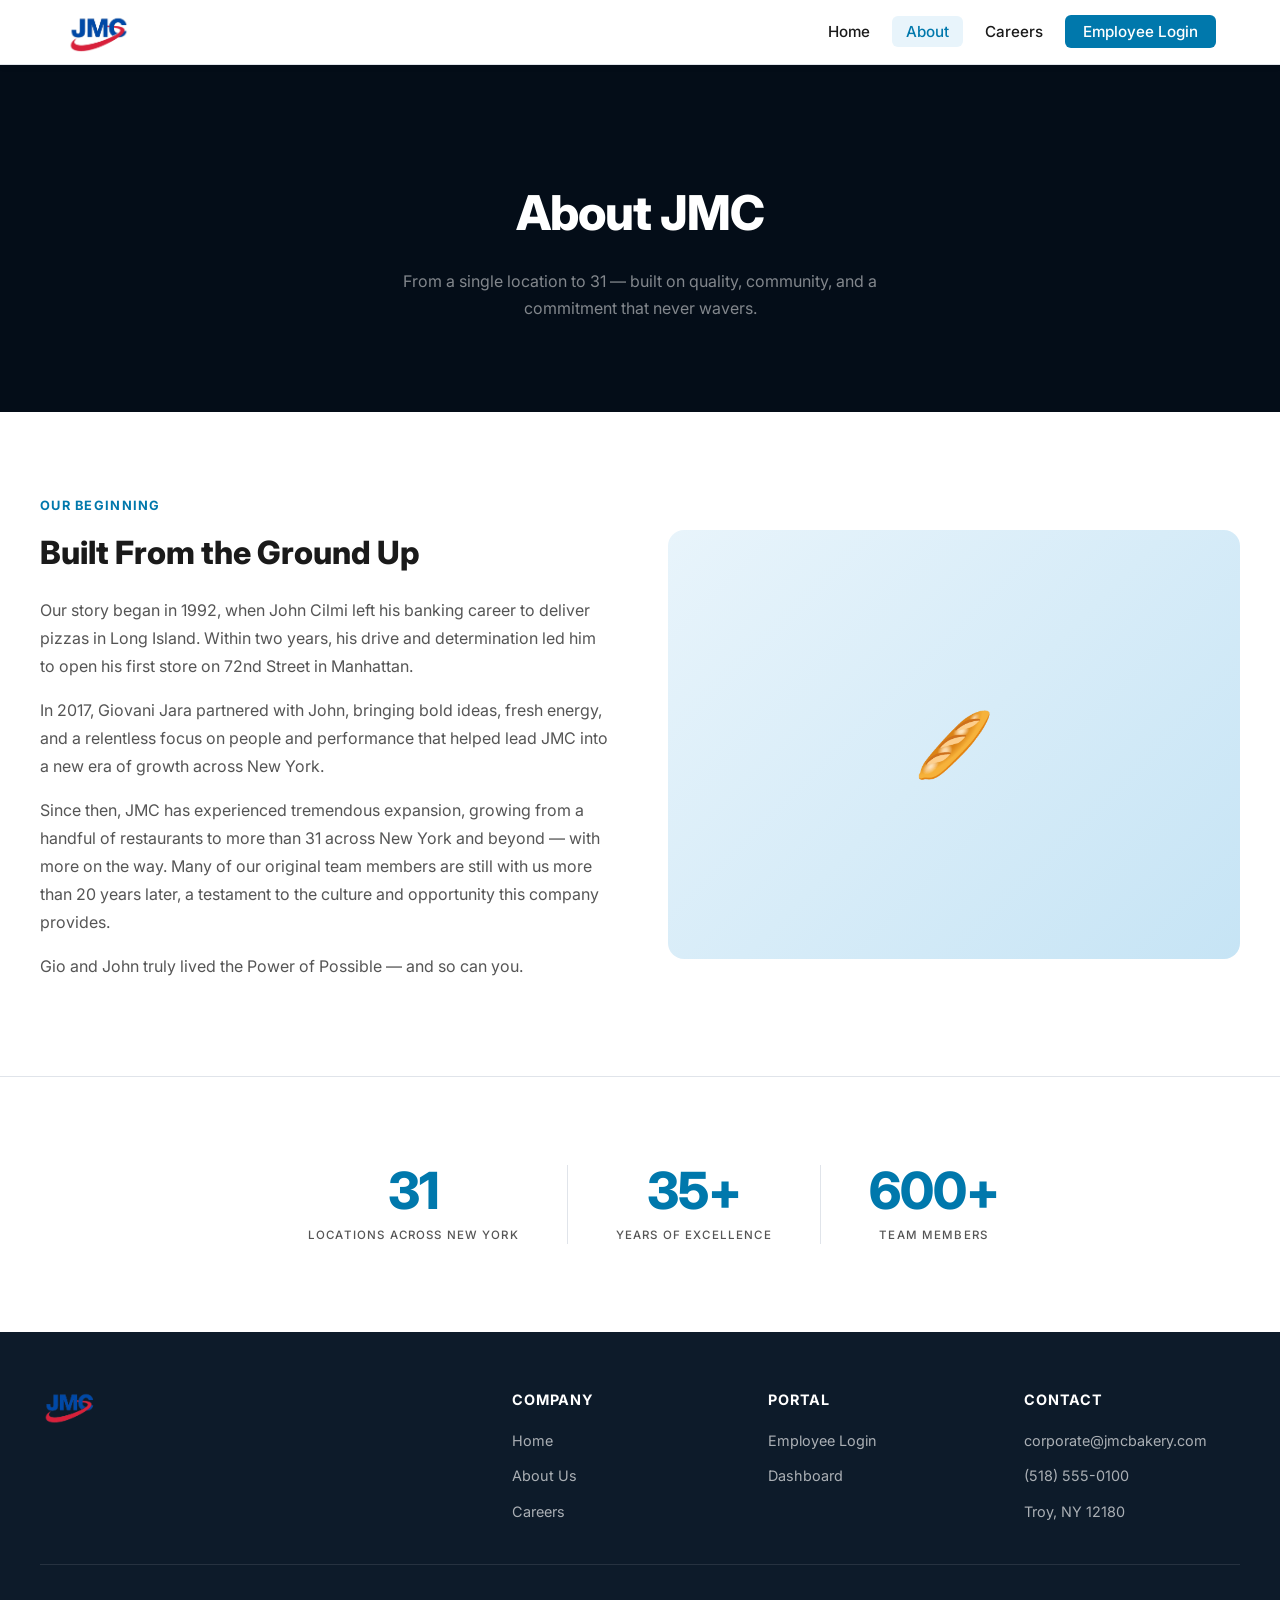
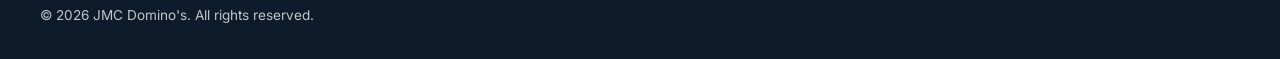
==== about.html @ b063c319 "Initial commit Co-Authored-By: Claude Sonnet 4.6 <noreply@anthropic.com>" ====
<!DOCTYPE html>
<html lang="en">
<head>
  <meta charset="UTF-8">
  <meta name="viewport" content="width=device-width, initial-scale=1.0">
  <title>About — JMC</title>
  <link rel="preconnect" href="https://fonts.googleapis.com">
  <link rel="preconnect" href="https://fonts.gstatic.com" crossorigin>
  <link href="https://fonts.googleapis.com/css2?family=Inter:wght@300;400;500;600;700;800;900&display=swap" rel="stylesheet">
  <link rel="stylesheet" href="styles.css">
</head>
<body>

  <!-- NAV -->
  <nav class="nav">
    <div class="nav-inner">
      <a class="nav-brand" href="index.html">
        <img src="logo.png" alt="JMC" class="nav-logo-img">
      </a>
      <button class="nav-toggle" aria-label="Toggle navigation" aria-expanded="false">
        <span></span><span></span><span></span>
      </button>
      <ul class="nav-links">
        <li><a href="index.html">Home</a></li>
        <li><a href="about.html">About</a></li>
        <li><a href="apply.html">Careers</a></li>
        <li><a href="login.html" class="btn-nav">Employee Login</a></li>
      </ul>
    </div>
  </nav>

  <!-- HERO -->
  <section class="about-hero">
    <div class="container">
      <h1>About JMC</h1>
      <p>From a single location to 31 — built on quality, community, and a commitment that never wavers.</p>
    </div>
  </section>

  <!-- STORY -->
  <section class="section reveal">
    <div class="container">
      <div class="two-col">
        <div class="text-content">
          <span class="section-eyebrow">Our Beginning</span>
          <h2>Built From the Ground Up</h2>
          <p>Our story began in 1992, when John Cilmi left his banking career to deliver pizzas in Long Island. Within two years, his drive and determination led him to open his first store on 72nd Street in Manhattan.</p>
          <p>In 2017, Giovani Jara partnered with John, bringing bold ideas, fresh energy, and a relentless focus on people and performance that helped lead JMC into a new era of growth across New York.</p>
          <p>Since then, JMC has experienced tremendous expansion, growing from a handful of restaurants to more than 31 across New York and beyond — with more on the way. Many of our original team members are still with us more than 20 years later, a testament to the culture and opportunity this company provides.</p>
          <p>Gio and John truly lived the Power of Possible — and so can you.</p>
        </div>
        <div class="image-placeholder">🥖</div>
      </div>
    </div>
  </section>

  <!-- STATS -->
  <section class="stats-section reveal">
    <div class="container">
      <div class="stats-grid">
        <div class="stat-item">
          <h3>31</h3>
          <p>Locations Across New York</p>
        </div>
        <div class="stat-item">
          <h3>35+</h3>
          <p>Years of Excellence</p>
        </div>
        <div class="stat-item">
          <h3>600+</h3>
          <p>Team Members</p>
        </div>
      </div>
    </div>
  </section>

  <!-- FOOTER -->
  <footer class="footer">
    <div class="footer-inner">
      <div class="footer-top">
        <div class="footer-brand">
          <img src="logo.png" alt="JMC" class="footer-logo-img">
        </div>
        <div class="footer-col">
          <h4>Company</h4>
          <ul>
            <li><a href="index.html">Home</a></li>
            <li><a href="about.html">About Us</a></li>
            <li><a href="apply.html">Careers</a></li>
          </ul>
        </div>
        <div class="footer-col">
          <h4>Portal</h4>
          <ul>
            <li><a href="login.html">Employee Login</a></li>
            <li><a href="dashboard.html">Dashboard</a></li>
          </ul>
        </div>
        <div class="footer-col">
          <h4>Contact</h4>
          <ul>
            <li><a href="#">corporate@jmcbakery.com</a></li>
            <li><a href="#">(518) 555-0100</a></li>
            <li><a href="#">Troy, NY 12180</a></li>
          </ul>
        </div>
      </div>
      <div class="footer-bottom">
        <span>&copy; 2026 JMC Domino's. All rights reserved.</span>
      </div>
    </div>
  </footer>

  <script src="transitions.js"></script>
  <script src="script.js"></script>
</body>
</html>
---- styles.css ----
/* ===== PAGE TRANSITIONS ===== */
@keyframes pageEnter {
  from { opacity: 0; transform: translateY(14px); }
  to   { opacity: 1; transform: translateY(0); }
}
@keyframes pageExit {
  from { opacity: 1; transform: translateY(0); }
  to   { opacity: 0; transform: translateY(-10px); }
}
body.page-enter { animation: pageEnter 0.42s cubic-bezier(0.22, 1, 0.36, 1) both; }
body.page-exit  { animation: pageExit 0.21s ease-in both; pointer-events: none; }

/* ===== RESET & BASE ===== */
*, *::before, *::after { box-sizing: border-box; margin: 0; padding: 0; }

:root {
  --blue: #0078AC;
  --blue-dark: #005a82;
  --orange: #E8572A;
  --orange-dark: #c94418;
  --text: #1a1a1a;
  --text-light: #555;
  --bg: #ffffff;
  --bg-alt: #f5f7fa;
  --border: #e0e4ea;
  --radius: 10px;
  --shadow: 0 2px 16px rgba(0,0,0,0.08);
  --font: 'Inter', 'Segoe UI', system-ui, -apple-system, sans-serif;
}

html { scroll-behavior: smooth; }

body {
  font-family: var(--font);
  color: var(--text);
  background: var(--bg);
  line-height: 1.6;
  font-size: 16px;
}

img { max-width: 100%; display: block; }

a { color: var(--blue); text-decoration: none; }
a:hover { text-decoration: underline; }

/* ===== LOGO IMAGES ===== */
.nav-logo-img    { height: 42px; width: auto; object-fit: contain; }
.footer-logo-img { height: 36px; width: auto; object-fit: contain; }
.login-logo-img  { height: 56px; width: auto; object-fit: contain; }

/* ===== NAVIGATION ===== */
.nav {
  position: sticky;
  top: 0;
  z-index: 100;
  background: #fff;
  border-bottom: 1px solid var(--border);
  box-shadow: 0 1px 8px rgba(0,0,0,0.06);
}

.nav-inner {
  max-width: 1200px;
  margin: 0 auto;
  padding: 0 24px;
  height: 64px;
  display: flex;
  align-items: center;
  justify-content: space-between;
}

.nav-brand {
  display: flex;
  align-items: center;
  gap: 10px;
  font-weight: 700;
  font-size: 1.15rem;
  color: var(--blue);
  text-decoration: none;
}

.nav-links {
  display: flex;
  align-items: center;
  gap: 8px;
  list-style: none;
}

.nav-links a {
  padding: 6px 14px;
  border-radius: 6px;
  color: var(--text);
  font-size: 0.95rem;
  font-weight: 500;
  transition: background 0.15s, color 0.15s;
  text-decoration: none;
}

.nav-links a:hover,
.nav-links a.active {
  background: #e8f4fb;
  color: var(--blue);
}

.nav-links .btn-nav {
  background: var(--blue);
  color: #fff !important;
  padding: 7px 18px;
  border-radius: 6px;
}

.nav-links .btn-nav:hover {
  background: var(--blue-dark);
}

.nav-toggle {
  display: none;
  background: none;
  border: none;
  cursor: pointer;
  padding: 8px;
  flex-direction: column;
  gap: 5px;
}

.nav-toggle span {
  display: block;
  width: 24px;
  height: 2px;
  background: var(--text);
  border-radius: 2px;
  transition: transform 0.2s;
}

/* ===== BUTTONS ===== */
.btn {
  display: inline-flex;
  align-items: center;
  justify-content: center;
  gap: 8px;
  padding: 12px 28px;
  border-radius: 8px;
  font-size: 1rem;
  font-weight: 600;
  cursor: pointer;
  border: 2px solid transparent;
  transition: background 0.15s, transform 0.1s, box-shadow 0.15s;
  text-decoration: none;
}

.btn:active { transform: scale(0.97); }

.btn-primary {
  background: var(--blue);
  color: #fff;
  border-color: var(--blue);
}
.btn-primary:hover { background: var(--blue-dark); border-color: var(--blue-dark); text-decoration: none; }

.btn-secondary {
  background: transparent;
  color: var(--blue);
  border-color: var(--blue);
}
.btn-secondary:hover { background: #e8f4fb; text-decoration: none; }

.btn-orange {
  background: var(--orange);
  color: #fff;
  border-color: var(--orange);
}
.btn-orange:hover { background: var(--orange-dark); border-color: var(--orange-dark); text-decoration: none; }

.btn-lg { padding: 15px 36px; font-size: 1.1rem; }
.btn-sm { padding: 8px 18px; font-size: 0.875rem; }

/* ===== HERO ===== */
@keyframes blobDrift1 {
  0%, 100% { transform: translate(0, 0) scale(1); }
  33%       { transform: translate(40px, -30px) scale(1.1); }
  66%       { transform: translate(-20px, 18px) scale(0.93); }
}
@keyframes blobDrift2 {
  0%, 100% { transform: translate(0, 0) scale(1); }
  40%       { transform: translate(-45px, 28px) scale(0.9); }
  75%       { transform: translate(28px, -16px) scale(1.08); }
}
@keyframes blobDrift3 {
  0%, 100% { transform: translate(0, 0) scale(1); }
  50%       { transform: translate(22px, 42px) scale(1.06); }
}
@keyframes heroFadeUp {
  from { opacity: 0; transform: translateY(22px); }
  to   { opacity: 1; transform: translateY(0); }
}
@keyframes heroLogoPullBack {
  0%   { opacity: 0;   transform: scale(1.55); }
  18%  { opacity: 1;   transform: scale(1.55); }
  100% { opacity: 1;   transform: scale(1); }
}
@keyframes scrollCuePulse {
  0%   { opacity: 0; transform: scaleY(0.3) translateY(-8px); }
  40%  { opacity: 1; }
  100% { opacity: 0; transform: scaleY(1) translateY(8px); }
}

.hero {
  position: relative;
  background: #040d18;
  min-height: 100vh;
  display: flex;
  flex-direction: column;
  align-items: center;
  justify-content: center;
  text-align: center;
  overflow: hidden;
  padding: 100px 24px 120px;
}

.hero-bg {
  position: absolute;
  inset: 0;
  pointer-events: none;
}

.hero-blob {
  position: absolute;
  border-radius: 50%;
  filter: blur(100px);
  will-change: transform;
}

.hero-blob-1 {
  width: 700px;
  height: 700px;
  top: -220px;
  left: 50%;
  margin-left: -350px;
  background: radial-gradient(circle, rgba(0,120,172,0.26) 0%, transparent 70%);
  animation: blobDrift1 11s ease-in-out infinite;
}

.hero-blob-2 {
  width: 480px;
  height: 480px;
  bottom: -60px;
  right: -80px;
  background: radial-gradient(circle, rgba(220,53,69,0.16) 0%, transparent 70%);
  animation: blobDrift2 14s ease-in-out infinite;
}

.hero-blob-3 {
  width: 560px;
  height: 560px;
  bottom: -80px;
  left: -140px;
  background: radial-gradient(circle, rgba(0,40,110,0.38) 0%, transparent 70%);
  animation: blobDrift3 16s ease-in-out infinite;
}

.hero-inner {
  position: relative;
  z-index: 1;
  display: flex;
  flex-direction: column;
  align-items: center;
  gap: 28px;
}

.hero-logo {
  width: clamp(220px, 30vw, 380px);
  height: auto;
  display: block;
  animation: heroLogoPullBack 2.4s cubic-bezier(0.16, 1, 0.3, 1) 0.1s both;
}

.hero-tagline {
  display: flex;
  align-items: center;
  gap: 14px;
  animation: heroFadeUp 0.8s ease 1.8s both;
}

.hero-since,
.hero-stores-text {
  font-size: 1rem;
  font-weight: 600;
  letter-spacing: 0.2em;
  text-transform: uppercase;
  color: rgba(255,255,255,0.6);
}

.hero-sep {
  color: rgba(220,53,69,0.55);
  font-size: 1.4rem;
  font-weight: 300;
  line-height: 1;
  opacity: 0;
  transition: opacity 0.8s ease;
}
.hero-sep.visible { opacity: 1; }

.hero-stores-text {
  opacity: 0;
  transition: opacity 0.8s ease;
}
.hero-stores-text.visible { opacity: 1; }

.hero-scroll-cue {
  position: absolute;
  bottom: 44px;
  left: 50%;
  transform: translateX(-50%);
  z-index: 1;
  overflow: hidden;
  height: 52px;
  width: 1px;
}

.hero-scroll-line {
  width: 1px;
  height: 52px;
  background: linear-gradient(to bottom, transparent 0%, rgba(255,255,255,0.28) 50%, transparent 100%);
  animation: scrollCuePulse 2.4s ease-in-out infinite;
  transform-origin: top;
}

/* ===== SECTIONS ===== */
.section {
  padding: 80px 24px;
}

.section-alt {
  background: var(--bg-alt);
}

.container {
  max-width: 1200px;
  margin: 0 auto;
}

.section-header {
  text-align: center;
  margin-bottom: 56px;
}

.section-eyebrow {
  display: inline-block;
  color: var(--blue);
  font-size: 0.8rem;
  font-weight: 700;
  letter-spacing: 0.1em;
  text-transform: uppercase;
  margin-bottom: 10px;
}

.section-header h2 {
  font-size: clamp(1.6rem, 3vw, 2.4rem);
  font-weight: 800;
  margin-bottom: 14px;
  color: var(--text);
}

.section-header p {
  font-size: 1.05rem;
  color: var(--text-light);
  max-width: 580px;
  margin: 0 auto;
}

/* ===== GRID CARDS ===== */
.grid-3 {
  display: grid;
  grid-template-columns: repeat(3, 1fr);
  gap: 28px;
}

.grid-2 {
  display: grid;
  grid-template-columns: repeat(2, 1fr);
  gap: 28px;
}

.card {
  background: #fff;
  border: 1px solid var(--border);
  border-radius: var(--radius);
  padding: 32px 28px;
  box-shadow: var(--shadow);
  transition: transform 0.2s, box-shadow 0.2s;
}

.card:hover {
  transform: translateY(-4px);
  box-shadow: 0 8px 32px rgba(0,0,0,0.12);
}

.card-icon {
  width: 52px;
  height: 52px;
  border-radius: 12px;
  background: #e8f4fb;
  display: flex;
  align-items: center;
  justify-content: center;
  margin-bottom: 18px;
  font-size: 1.5rem;
}

.card h3 {
  font-size: 1.15rem;
  font-weight: 700;
  margin-bottom: 10px;
}

.card p {
  color: var(--text-light);
  font-size: 0.95rem;
  line-height: 1.6;
}

/* ===== STATS ===== */
.stats-section {
  background: #fff;
  padding: 88px 24px;
  border-top: 1px solid var(--border);
}

.stats-grid {
  display: grid;
  grid-template-columns: repeat(3, 1fr);
  text-align: center;
  max-width: 760px;
  margin: 0 auto;
  width: 100%;
}

.stat-item {
  padding: 0 clamp(20px, 4vw, 48px);
  opacity: 0;
  transform: translateY(28px);
  transition: opacity 0.65s ease, transform 0.65s ease;
}

.stat-item + .stat-item {
  border-left: 1px solid var(--border);
}

.stat-item.visible {
  opacity: 1;
  transform: translateY(0);
}

.stat-item:nth-child(2) { transition-delay: 0.12s; }
.stat-item:nth-child(3) { transition-delay: 0.24s; }

.stat-item h3 {
  font-size: clamp(2.4rem, 5vw, 3.2rem);
  font-weight: 800;
  color: var(--blue);
  letter-spacing: -0.02em;
  line-height: 1;
}

.stat-item p {
  color: var(--text-light);
  font-size: 0.72rem;
  font-weight: 500;
  letter-spacing: 0.1em;
  text-transform: uppercase;
  margin-top: 10px;
  white-space: nowrap;
}

/* ===== VALUES ===== */
.values-grid {
  display: grid;
  grid-template-columns: repeat(2, 1fr);
  gap: 24px;
}

.value-card {
  background: #fff;
  border-left: 4px solid var(--orange);
  border-radius: 0 var(--radius) var(--radius) 0;
  padding: 24px 28px;
  box-shadow: var(--shadow);
}

.value-card h3 {
  font-size: 1.05rem;
  font-weight: 700;
  color: var(--orange);
  margin-bottom: 8px;
}

.value-card p {
  color: var(--text-light);
  font-size: 0.93rem;
}

/* ===== CTA BAND ===== */
.cta-band {
  position: relative;
  background: #040d18;
  color: #fff;
  text-align: center;
  padding: 100px 24px;
  overflow: hidden;
}

.cta-band::before {
  content: '';
  position: absolute;
  top: -180px;
  left: 50%;
  transform: translateX(-50%);
  width: 800px;
  height: 600px;
  background: radial-gradient(ellipse, rgba(0,120,172,0.18) 0%, transparent 60%);
  pointer-events: none;
}

.cta-band .container {
  position: relative;
  z-index: 1;
}

.cta-band h2 {
  font-size: clamp(1.6rem, 3vw, 2.4rem);
  font-weight: 700;
  letter-spacing: -0.02em;
  margin-bottom: 16px;
}

.cta-band p {
  font-size: 1rem;
  color: rgba(255,255,255,0.55);
  font-weight: 400;
  max-width: 480px;
  margin: 0 auto 40px;
  line-height: 1.7;
}

.btn-white {
  background: #fff;
  color: var(--blue);
  border: none;
}
.btn-white:hover { background: #e8f4fb; text-decoration: none; }

.btn-outline-white {
  background: transparent;
  color: #fff;
  border: 2px solid rgba(255,255,255,0.6);
}
.btn-outline-white:hover { background: rgba(255,255,255,0.12); text-decoration: none; }

/* ===== FOOTER ===== */
.footer {
  background: #0d1b2a;
  color: rgba(255,255,255,0.75);
  padding: 56px 24px 32px;
}

.footer-inner {
  max-width: 1200px;
  margin: 0 auto;
}

.footer-top {
  display: grid;
  grid-template-columns: 2fr 1fr 1fr 1fr;
  gap: 40px;
  margin-bottom: 40px;
  padding-bottom: 40px;
  border-bottom: 1px solid rgba(255,255,255,0.1);
}

.footer-brand p {
  font-size: 0.9rem;
  margin-top: 14px;
  line-height: 1.7;
  max-width: 300px;
}

.footer-col h4 {
  color: #fff;
  font-size: 0.9rem;
  font-weight: 700;
  text-transform: uppercase;
  letter-spacing: 0.06em;
  margin-bottom: 16px;
}

.footer-col ul {
  list-style: none;
  display: flex;
  flex-direction: column;
  gap: 10px;
}

.footer-col a {
  color: rgba(255,255,255,0.65);
  font-size: 0.9rem;
  transition: color 0.15s;
  text-decoration: none;
}

.footer-col a:hover { color: #fff; text-decoration: none; }

.footer-bottom {
  display: flex;
  justify-content: space-between;
  align-items: center;
  font-size: 0.85rem;
  flex-wrap: wrap;
  gap: 10px;
}

/* ===== FORM STYLES ===== */
.form-group {
  margin-bottom: 22px;
}

.form-group label {
  display: block;
  font-weight: 600;
  font-size: 0.9rem;
  margin-bottom: 7px;
  color: var(--text);
}

.form-group input,
.form-group select,
.form-group textarea {
  width: 100%;
  padding: 11px 14px;
  border: 1.5px solid var(--border);
  border-radius: 7px;
  font-size: 0.97rem;
  font-family: var(--font);
  background: #fff;
  color: var(--text);
  transition: border-color 0.15s, box-shadow 0.15s;
  outline: none;
}

.form-group input:focus,
.form-group select:focus,
.form-group textarea:focus {
  border-color: var(--blue);
  box-shadow: 0 0 0 3px rgba(0,120,172,0.12);
}

.form-group textarea { resize: vertical; min-height: 120px; }

/* ===== ABOUT PAGE ===== */
.about-hero {
  background: #040d18;
  color: #fff;
  padding: 110px 24px 90px;
  text-align: center;
}

.about-hero h1 {
  font-size: clamp(2rem, 4vw, 3rem);
  font-weight: 800;
  letter-spacing: -0.02em;
  margin-bottom: 16px;
}

.about-hero p {
  font-size: 1rem;
  color: rgba(255,255,255,0.5);
  font-weight: 400;
  max-width: 480px;
  margin: 0 auto;
  line-height: 1.7;
}

.two-col {
  display: grid;
  grid-template-columns: 1fr 1fr;
  gap: 56px;
  align-items: center;
}

.two-col .text-content h2 {
  font-size: clamp(1.5rem, 3vw, 2rem);
  font-weight: 800;
  margin-bottom: 18px;
}

.two-col .text-content p {
  color: var(--text-light);
  margin-bottom: 16px;
  line-height: 1.75;
}

.image-placeholder {
  border-radius: 16px;
  overflow: hidden;
  background: linear-gradient(135deg, #e8f4fb, #c6e4f5);
  aspect-ratio: 4/3;
  display: flex;
  align-items: center;
  justify-content: center;
  font-size: 4rem;
}

.mission-vision {
  display: grid;
  grid-template-columns: 1fr 1fr;
  gap: 28px;
}

.mv-card {
  padding: 36px 32px;
  border-radius: var(--radius);
  box-shadow: var(--shadow);
}

.mv-card.mission { background: var(--blue); color: #fff; }
.mv-card.vision   { background: var(--orange); color: #fff; }

.mv-card h3 {
  font-size: 1.25rem;
  font-weight: 800;
  margin-bottom: 12px;
  opacity: 0.85;
  text-transform: uppercase;
  letter-spacing: 0.05em;
}

.mv-card p {
  font-size: 1rem;
  line-height: 1.7;
  opacity: 0.92;
}

/* ===== PAGE HERO (generic) ===== */
.page-hero {
  background: linear-gradient(135deg, #004d72 0%, #0078AC 100%);
  color: #fff;
  padding: 72px 24px 56px;
  text-align: center;
}

.page-hero h1 {
  font-size: clamp(1.8rem, 4vw, 2.6rem);
  font-weight: 800;
  margin-bottom: 12px;
}

.page-hero p {
  font-size: 1.05rem;
  opacity: 0.9;
  max-width: 520px;
  margin: 0 auto;
}

/* ===== APPLY PAGE ===== */
.apply-form-wrap {
  max-width: 720px;
  margin: 0 auto;
}

.apply-form-wrap .card {
  padding: 40px 44px;
}

.form-row {
  display: grid;
  grid-template-columns: 1fr 1fr;
  gap: 18px;
}

/* ===== ALERTS ===== */
.alert {
  padding: 12px 16px;
  border-radius: 7px;
  font-size: 0.92rem;
  margin-bottom: 18px;
  display: none;
}
.alert.show { display: block; }
.alert-success { background: #d4edda; color: #155724; border: 1px solid #c3e6cb; }
.alert-error   { background: #f8d7da; color: #721c24; border: 1px solid #f5c6cb; }

/* ===== NAV SCROLL STATE ===== */
.nav.scrolled {
  background: rgba(255,255,255,0.96);
  backdrop-filter: blur(12px);
  -webkit-backdrop-filter: blur(12px);
  box-shadow: 0 1px 24px rgba(0,0,0,0.08);
}

/* ===== SCROLL REVEAL ===== */
.reveal {
  opacity: 0;
  transform: translateY(36px);
  transition: opacity 0.85s cubic-bezier(0.22,1,0.36,1), transform 0.85s cubic-bezier(0.22,1,0.36,1);
}
.reveal.visible {
  opacity: 1;
  transform: translateY(0);
}

/* ===== FOOTER LOGO ON DARK ===== */

/* ===== RESPONSIVE ===== */
@media (max-width: 900px) {
  .grid-3      { grid-template-columns: 1fr 1fr; }
  .footer-top  { grid-template-columns: 1fr 1fr; }
  .two-col     { grid-template-columns: 1fr; gap: 32px; }
  .two-col .image-placeholder { display: none; }
}

@media (max-width: 640px) {
  .grid-3, .grid-2, .values-grid, .mission-vision, .form-row {
    grid-template-columns: 1fr;
  }
  .stats-grid  { grid-template-columns: 1fr; gap: 0; max-width: 280px; }
  .stat-item   { border-left: none !important; padding: 28px 0; border-bottom: 1px solid var(--border); }
  .stat-item:last-child { border-bottom: none; }
  .footer-top  { grid-template-columns: 1fr; }
  .footer-bottom { flex-direction: column; text-align: center; }

  .nav-toggle { display: flex; }

  .nav-links {
    display: none;
    position: absolute;
    top: 64px;
    left: 0;
    right: 0;
    background: #fff;
    flex-direction: column;
    padding: 16px 24px 24px;
    border-bottom: 1px solid var(--border);
    box-shadow: 0 8px 24px rgba(0,0,0,0.08);
    gap: 4px;
  }

  .nav-links.open { display: flex; }
  .nav-links a    { width: 100%; padding: 10px 14px; }

  .hero { padding: 80px 20px 100px; }
  .hero-blob-1 { width: 400px; height: 400px; }
  .hero-blob-2 { width: 280px; height: 280px; }
  .hero-blob-3 { width: 320px; height: 320px; }
  .stats-section { padding: 64px 24px; }
  .cta-band { padding: 72px 20px; }
  .btn-lg { width: 100%; max-width: 300px; }

  .apply-form-wrap .card { padding: 24px 20px; }

  .section { padding: 56px 20px; }
}
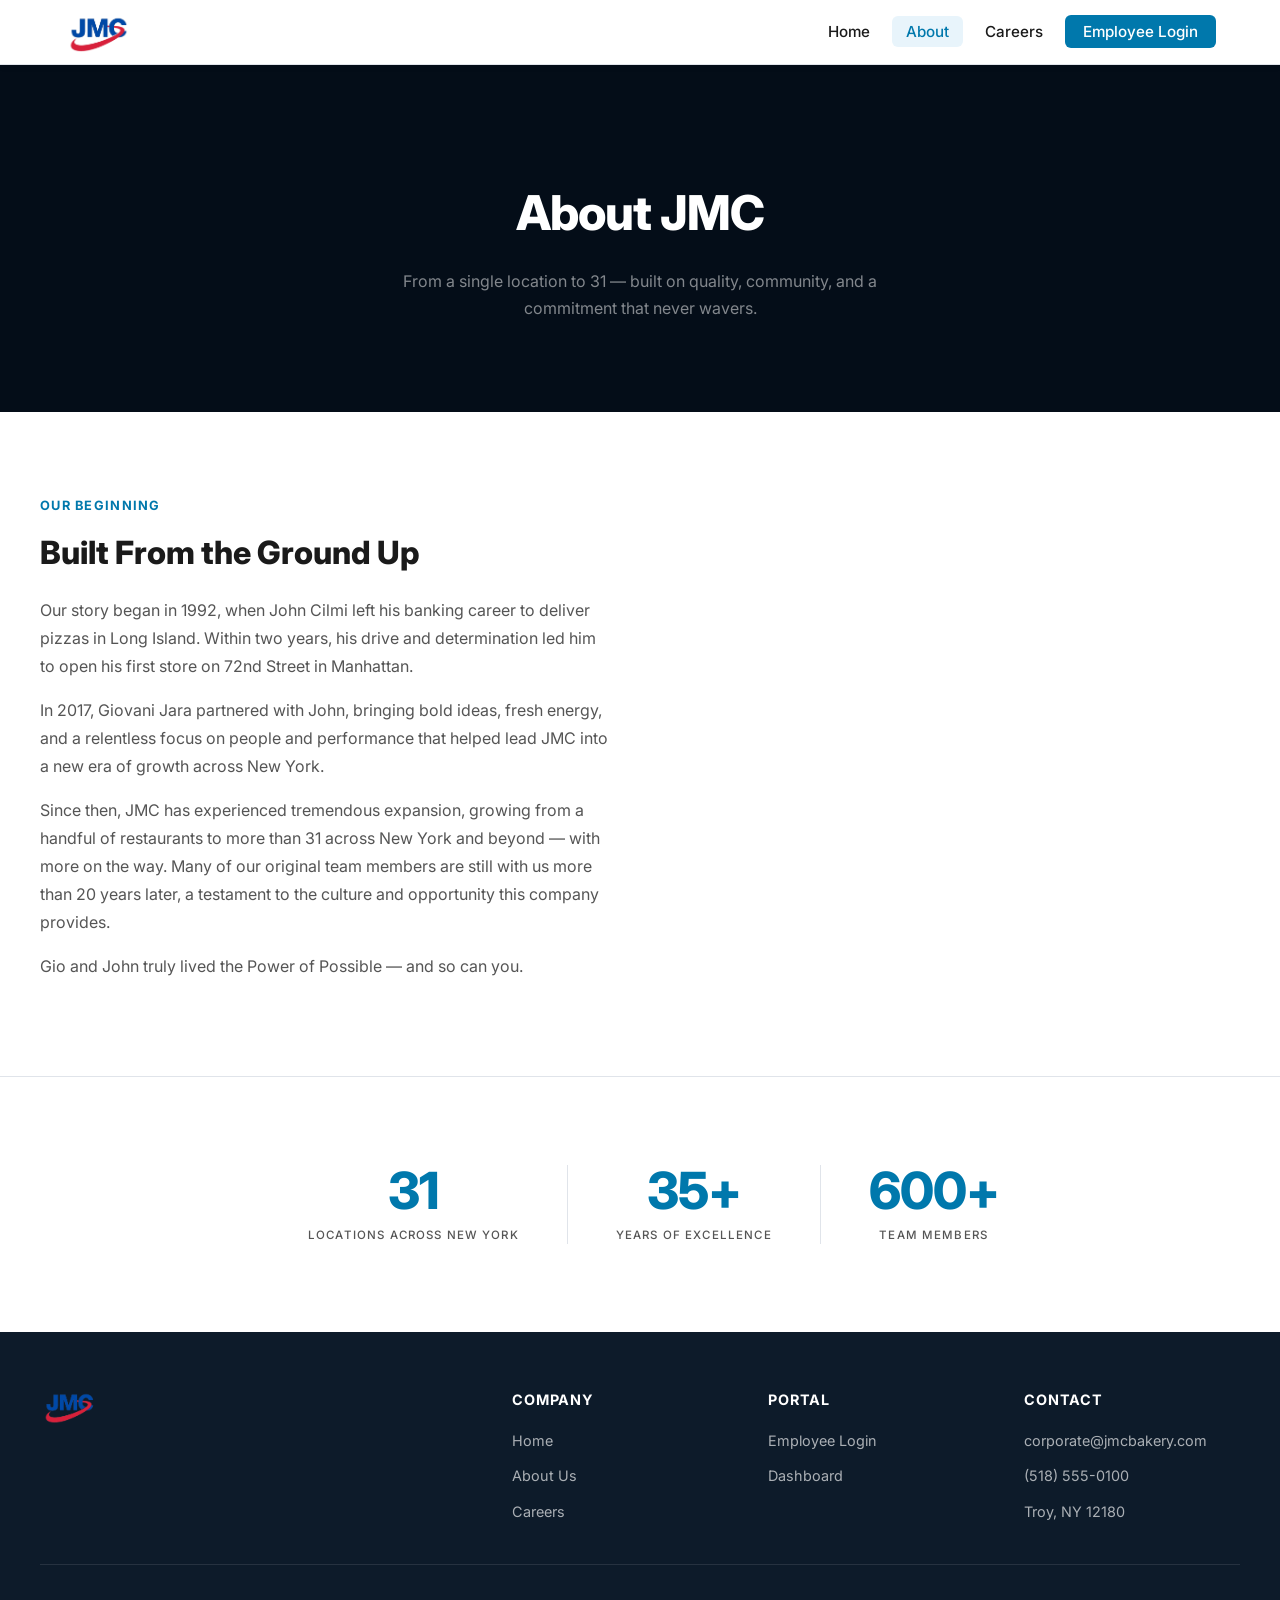
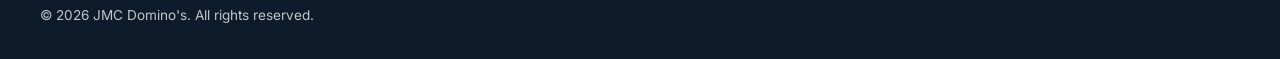
==== commit ad002efb: "updated" ====
--- a/about.html
+++ b/about.html
@@ -49,7 +49,6 @@
           <p>Since then, JMC has experienced tremendous expansion, growing from a handful of restaurants to more than 31 across New York and beyond — with more on the way. Many of our original team members are still with us more than 20 years later, a testament to the culture and opportunity this company provides.</p>
           <p>Gio and John truly lived the Power of Possible — and so can you.</p>
         </div>
-        <div class="image-placeholder">🥖</div>
       </div>
     </div>
   </section>
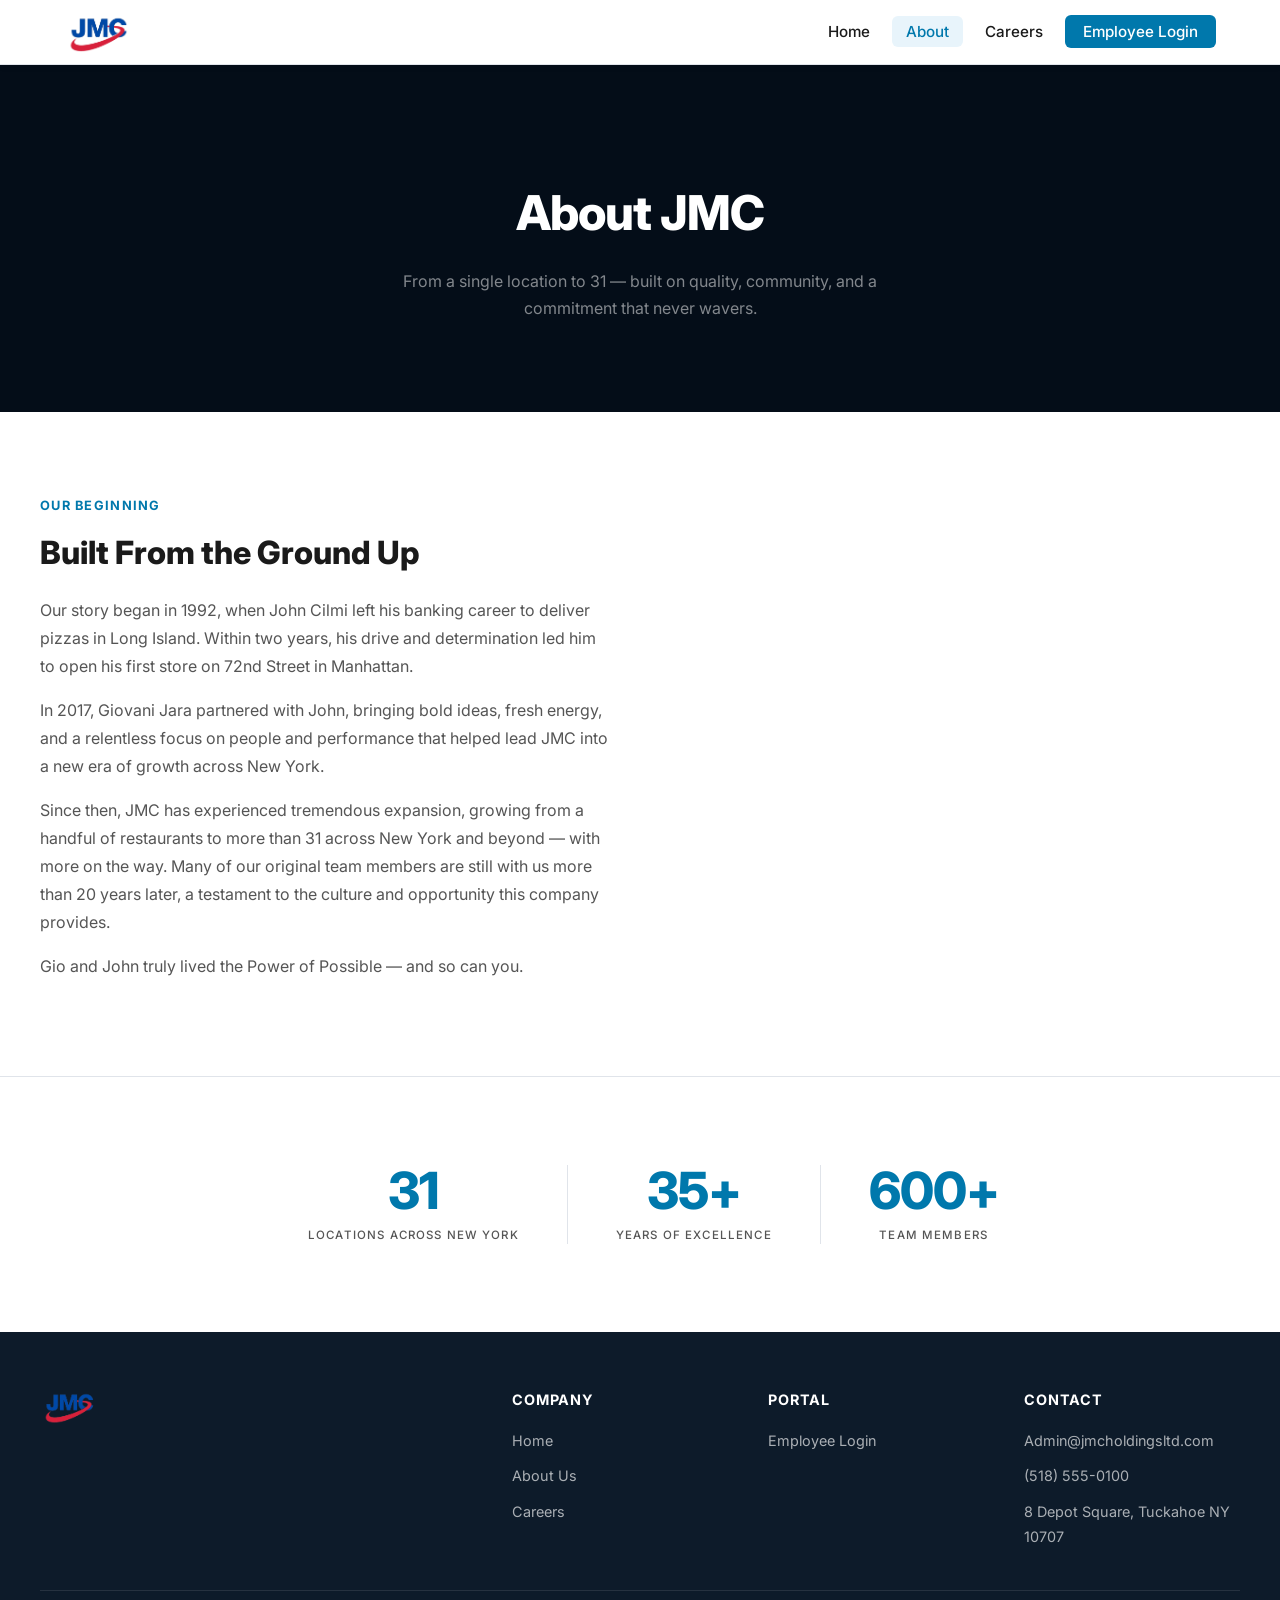
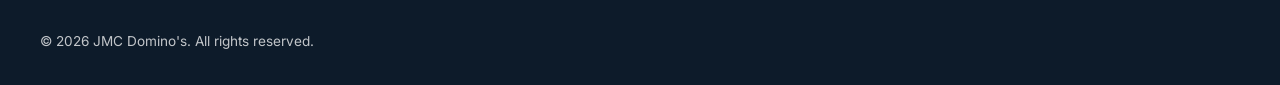
==== commit f7821f82: "updated" ====
--- a/about.html
+++ b/about.html
@@ -92,15 +92,14 @@
           <h4>Portal</h4>
           <ul>
             <li><a href="login.html">Employee Login</a></li>
-            <li><a href="dashboard.html">Dashboard</a></li>
           </ul>
         </div>
         <div class="footer-col">
           <h4>Contact</h4>
           <ul>
-            <li><a href="#">corporate@jmcbakery.com</a></li>
+            <li><a href="#">Admin@jmcholdingsltd.com</a></li>
             <li><a href="#">(518) 555-0100</a></li>
-            <li><a href="#">Troy, NY 12180</a></li>
+            <li><a href="#">8 Depot Square, Tuckahoe NY 10707</a></li>
           </ul>
         </div>
       </div>
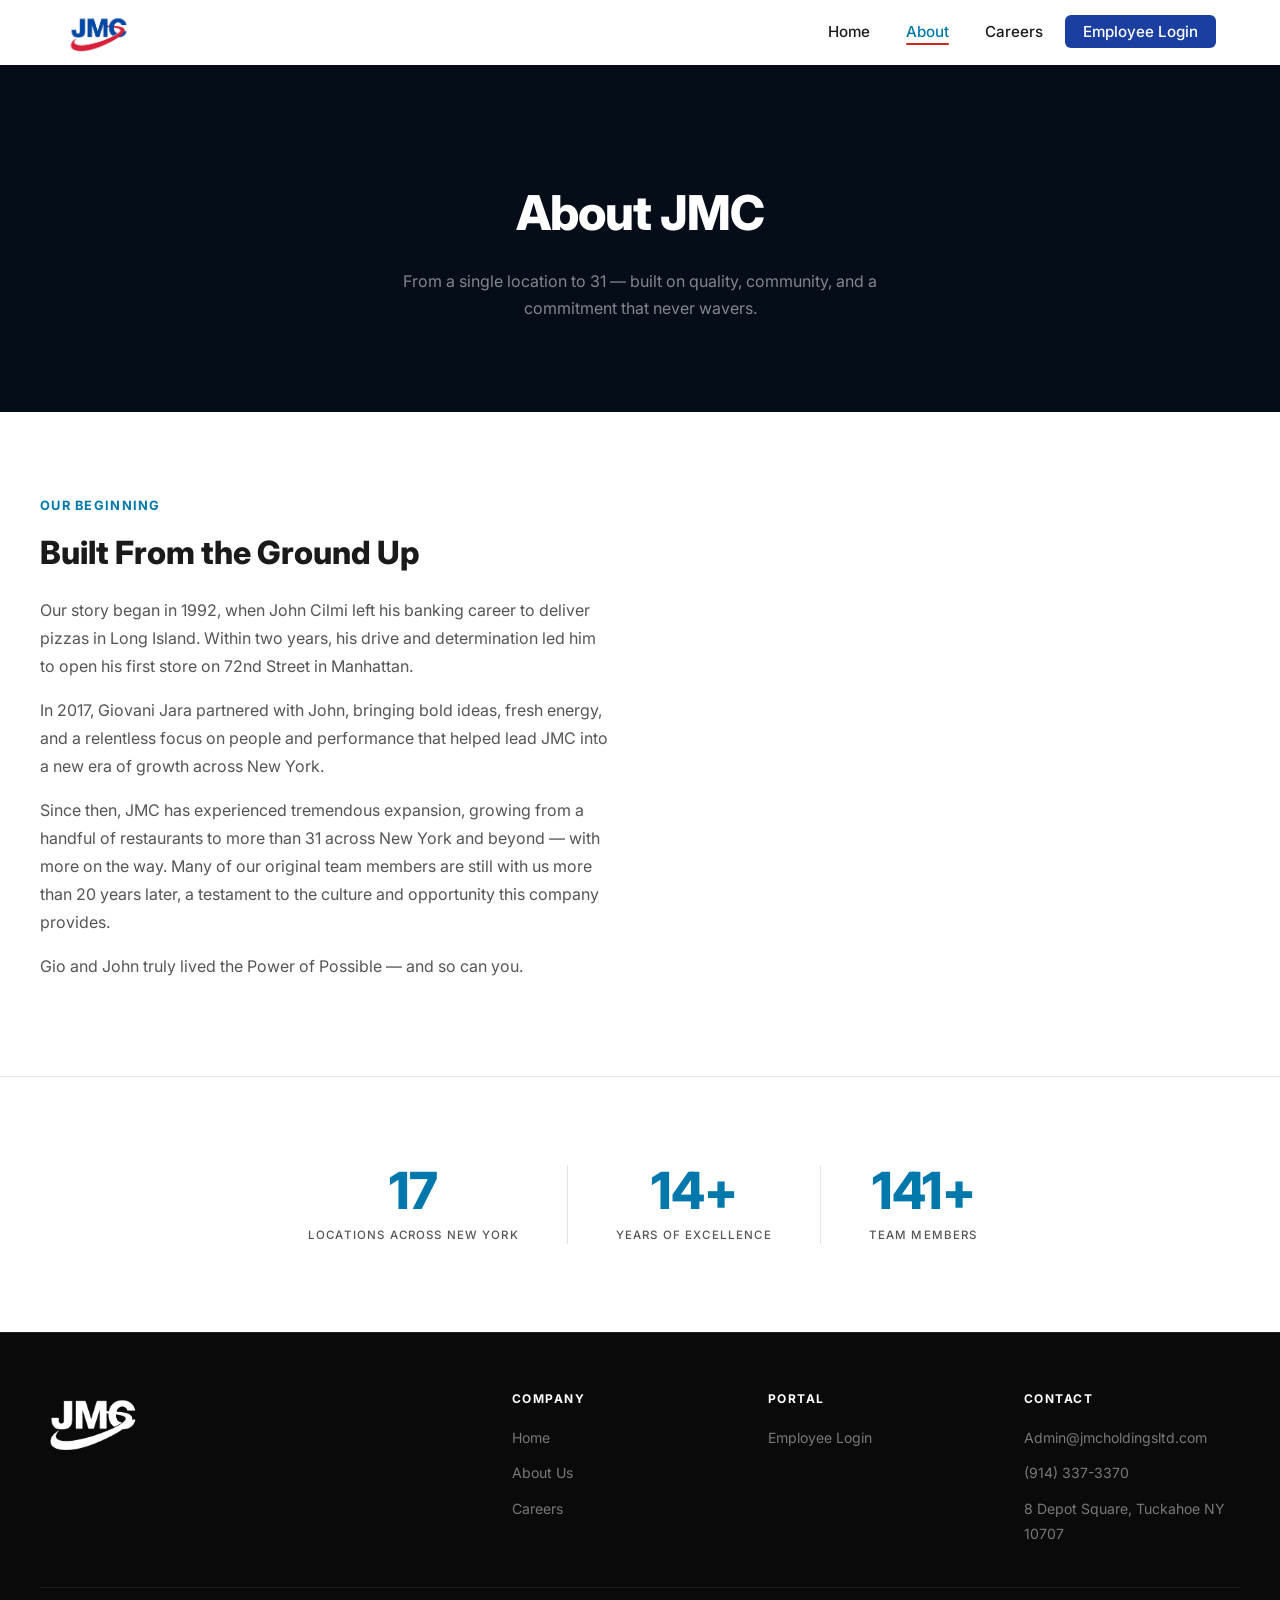
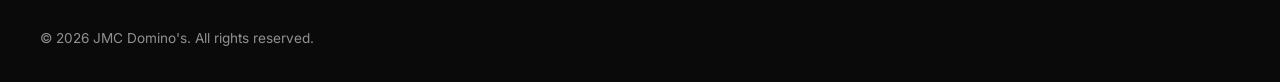
==== commit 2316fc6e: "Update contact phone number to (914) 337-3370" ====
--- a/about.html
+++ b/about.html
@@ -98,7 +98,7 @@
           <h4>Contact</h4>
           <ul>
             <li><a href="#">Admin@jmcholdingsltd.com</a></li>
-            <li><a href="#">(518) 555-0100</a></li>
+            <li><a href="#">(914) 337-3370</a></li>
             <li><a href="#">8 Depot Square, Tuckahoe NY 10707</a></li>
           </ul>
         </div>
--- a/styles.css
+++ b/styles.css
@@ -1,14 +1,15 @@
 /* ===== PAGE TRANSITIONS ===== */
 @keyframes pageEnter {
-  from { opacity: 0; transform: translateY(14px); }
+  from { opacity: 0; transform: translateY(28px); }
   to   { opacity: 1; transform: translateY(0); }
 }
 @keyframes pageExit {
   from { opacity: 1; transform: translateY(0); }
-  to   { opacity: 0; transform: translateY(-10px); }
-}
-body.page-enter { animation: pageEnter 0.42s cubic-bezier(0.22, 1, 0.36, 1) both; }
-body.page-exit  { animation: pageExit 0.21s ease-in both; pointer-events: none; }
+  to   { opacity: 0; transform: translateY(-18px); }
+}
+body.page-enter { animation: pageEnter 0.3s cubic-bezier(0.22, 1, 0.36, 1) both; }
+body.page-exit  { animation: pageExit 0.15s ease-in both; pointer-events: none; }
+body { overflow-x: hidden; }
 
 /* ===== RESET & BASE ===== */
 *, *::before, *::after { box-sizing: border-box; margin: 0; padding: 0; }
@@ -45,7 +46,7 @@
 
 /* ===== LOGO IMAGES ===== */
 .nav-logo-img    { height: 42px; width: auto; object-fit: contain; }
-.footer-logo-img { height: 36px; width: auto; object-fit: contain; }
+.footer-logo-img { height: 64px; width: auto; object-fit: contain; filter: brightness(0) invert(1); }
 .login-logo-img  { height: 56px; width: auto; object-fit: contain; }
 
 /* ===== NAVIGATION ===== */
@@ -53,9 +54,12 @@
   position: sticky;
   top: 0;
   z-index: 100;
-  background: #fff;
-  border-bottom: 1px solid var(--border);
-  box-shadow: 0 1px 8px rgba(0,0,0,0.06);
+  background: rgba(255,255,255,0.85);
+  backdrop-filter: blur(0px);
+  -webkit-backdrop-filter: blur(0px);
+  border-bottom: 1px solid transparent;
+  box-shadow: none;
+  transition: background 0.3s ease, backdrop-filter 0.3s ease, -webkit-backdrop-filter 0.3s ease, border-color 0.3s ease, box-shadow 0.3s ease;
 }
 
 .nav-inner {
@@ -86,30 +90,49 @@
 }
 
 .nav-links a {
+  position: relative;
   padding: 6px 14px;
   border-radius: 6px;
   color: var(--text);
   font-size: 0.95rem;
   font-weight: 500;
-  transition: background 0.15s, color 0.15s;
+  transition: color 0.2s ease;
   text-decoration: none;
+}
+
+.nav-links a:not(.btn-nav)::after {
+  content: '';
+  position: absolute;
+  bottom: 2px;
+  left: 14px;
+  right: 14px;
+  height: 2px;
+  background: #C62828;
+  border-radius: 2px;
+  transform: scaleX(0);
+  transform-origin: left center;
+  transition: transform 0.25s ease;
+}
+
+.nav-links a:not(.btn-nav):hover::after,
+.nav-links a:not(.btn-nav).active::after {
+  transform: scaleX(1);
 }
 
 .nav-links a:hover,
 .nav-links a.active {
-  background: #e8f4fb;
   color: var(--blue);
 }
 
 .nav-links .btn-nav {
-  background: var(--blue);
+  background: #1a3fa0;
   color: #fff !important;
   padding: 7px 18px;
   border-radius: 6px;
 }
 
 .nav-links .btn-nav:hover {
-  background: var(--blue-dark);
+  background: #142e78;
 }
 
 .nav-toggle {
@@ -193,9 +216,8 @@
   to   { opacity: 1; transform: translateY(0); }
 }
 @keyframes heroLogoPullBack {
-  0%   { opacity: 0;   transform: scale(1.55); }
-  18%  { opacity: 1;   transform: scale(1.55); }
-  100% { opacity: 1;   transform: scale(1); }
+  0%   { opacity: 0.22; transform: scale(9); }
+  100% { opacity: 1;    transform: scale(1); }
 }
 @keyframes scrollCuePulse {
   0%   { opacity: 0; transform: scaleY(0.3) translateY(-8px); }
@@ -267,10 +289,17 @@
 }
 
 .hero-logo {
-  width: clamp(220px, 30vw, 380px);
+  width: clamp(180px, 38vw, 400px);
   height: auto;
   display: block;
-  animation: heroLogoPullBack 2.4s cubic-bezier(0.16, 1, 0.3, 1) 0.1s both;
+  transform-origin: center center;
+  animation: heroLogoPullBack 2s cubic-bezier(0.16, 1, 0.3, 1) 0.1s both;
+}
+.hero-logo.anim-done {
+  animation: none;
+  transform: scale(1);
+  opacity: 1;
+  will-change: auto;
 }
 
 .hero-tagline {
@@ -501,7 +530,7 @@
 /* ===== CTA BAND ===== */
 .cta-band {
   position: relative;
-  background: #040d18;
+  background: linear-gradient(160deg, #0d1e4a 0%, #0a1736 40%, #071228 100%);
   color: #fff;
   text-align: center;
   padding: 100px 24px;
@@ -511,12 +540,23 @@
 .cta-band::before {
   content: '';
   position: absolute;
-  top: -180px;
+  top: -160px;
   left: 50%;
   transform: translateX(-50%);
-  width: 800px;
-  height: 600px;
-  background: radial-gradient(ellipse, rgba(0,120,172,0.18) 0%, transparent 60%);
+  width: 900px;
+  height: 640px;
+  background: radial-gradient(ellipse, rgba(26,63,160,0.28) 0%, rgba(14,40,110,0.12) 45%, transparent 70%);
+  pointer-events: none;
+}
+
+.cta-band::after {
+  content: '';
+  position: absolute;
+  bottom: -120px;
+  right: -100px;
+  width: 500px;
+  height: 500px;
+  background: radial-gradient(ellipse, rgba(20,50,140,0.2) 0%, transparent 65%);
   pointer-events: none;
 }
 
@@ -557,9 +597,10 @@
 
 /* ===== FOOTER ===== */
 .footer {
-  background: #0d1b2a;
-  color: rgba(255,255,255,0.75);
+  background: #0a0a0a;
+  color: rgba(255,255,255,0.55);
   padding: 56px 24px 32px;
+  border-top: 1px solid rgba(255,255,255,0.08);
 }
 
 .footer-inner {
@@ -573,7 +614,7 @@
   gap: 40px;
   margin-bottom: 40px;
   padding-bottom: 40px;
-  border-bottom: 1px solid rgba(255,255,255,0.1);
+  border-bottom: 1px solid rgba(255,255,255,0.08);
 }
 
 .footer-brand p {
@@ -585,10 +626,10 @@
 
 .footer-col h4 {
   color: #fff;
-  font-size: 0.9rem;
+  font-size: 0.75rem;
   font-weight: 700;
   text-transform: uppercase;
-  letter-spacing: 0.06em;
+  letter-spacing: 0.12em;
   margin-bottom: 16px;
 }
 
@@ -600,8 +641,8 @@
 }
 
 .footer-col a {
-  color: rgba(255,255,255,0.65);
-  font-size: 0.9rem;
+  color: rgba(255,255,255,0.45);
+  font-size: 0.88rem;
   transition: color 0.15s;
   text-decoration: none;
 }
@@ -789,10 +830,11 @@
 
 /* ===== NAV SCROLL STATE ===== */
 .nav.scrolled {
-  background: rgba(255,255,255,0.96);
-  backdrop-filter: blur(12px);
-  -webkit-backdrop-filter: blur(12px);
-  box-shadow: 0 1px 24px rgba(0,0,0,0.08);
+  background: rgba(255,255,255,0.75);
+  backdrop-filter: blur(16px) saturate(180%);
+  -webkit-backdrop-filter: blur(16px) saturate(180%);
+  border-bottom-color: rgba(0,0,0,0.08);
+  box-shadow: 0 2px 20px rgba(0,0,0,0.06);
 }
 
 /* ===== SCROLL REVEAL ===== */
@@ -844,6 +886,10 @@
 
   .nav-links.open { display: flex; }
   .nav-links a    { width: 100%; padding: 10px 14px; }
+  .nav-links a:not(.btn-nav)::after { display: none; }
+  .nav-links a:not(.btn-nav):hover  { background: #f0f4ff; border-radius: 6px; }
+  .nav-links .btn-nav { text-align: center; margin-top: 8px; }
+  .footer-logo-img { height: 48px; }
 
   .hero { padding: 80px 20px 100px; }
   .hero-blob-1 { width: 400px; height: 400px; }
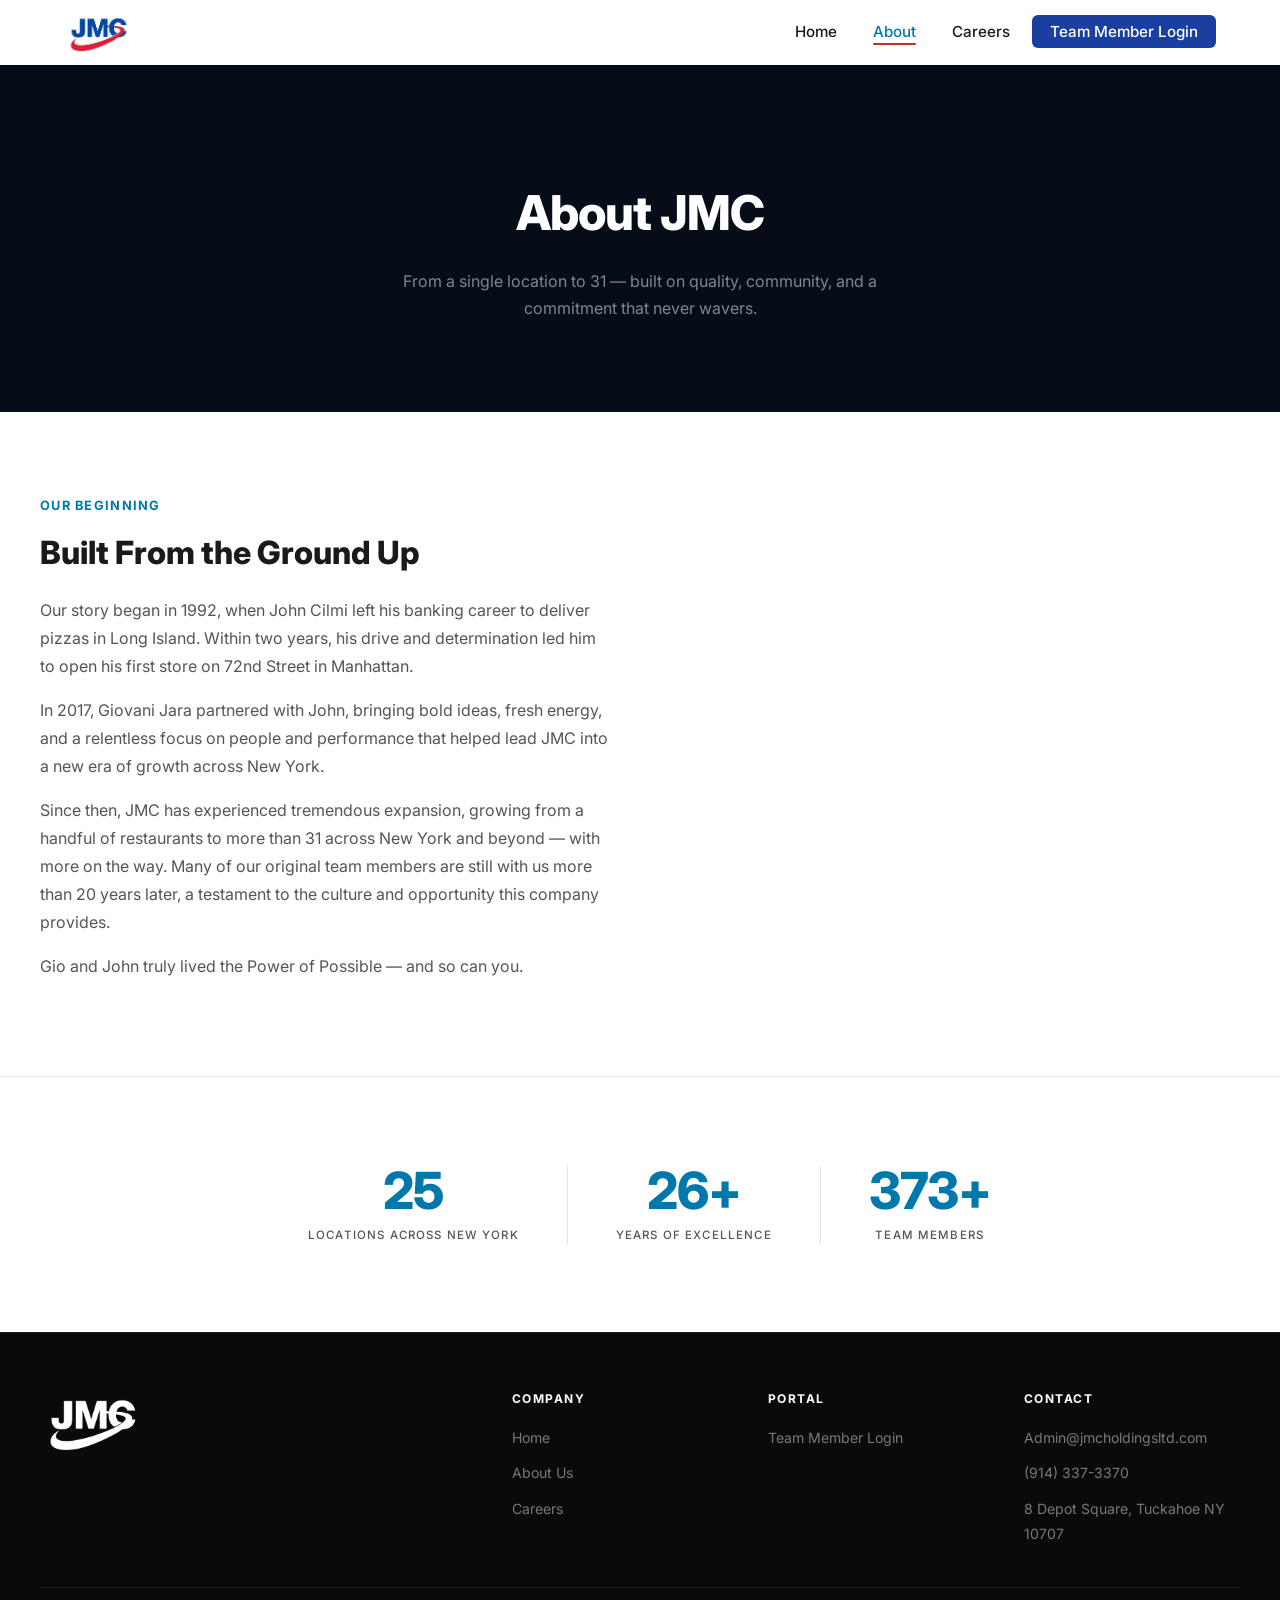
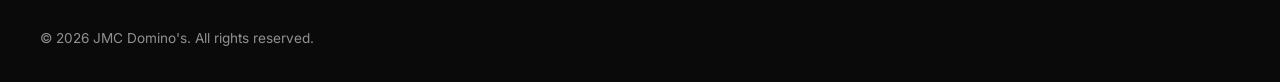
==== commit daefe803: "Rename Employee Login to Team Member Login, Employee Portal to Team Portal" ====
--- a/about.html
+++ b/about.html
@@ -24,7 +24,7 @@
         <li><a href="index.html">Home</a></li>
         <li><a href="about.html">About</a></li>
         <li><a href="apply.html">Careers</a></li>
-        <li><a href="login.html" class="btn-nav">Employee Login</a></li>
+        <li><a href="login.html" class="btn-nav">Team Member Login</a></li>
       </ul>
     </div>
   </nav>
@@ -91,7 +91,7 @@
         <div class="footer-col">
           <h4>Portal</h4>
           <ul>
-            <li><a href="login.html">Employee Login</a></li>
+            <li><a href="login.html">Team Member Login</a></li>
           </ul>
         </div>
         <div class="footer-col">
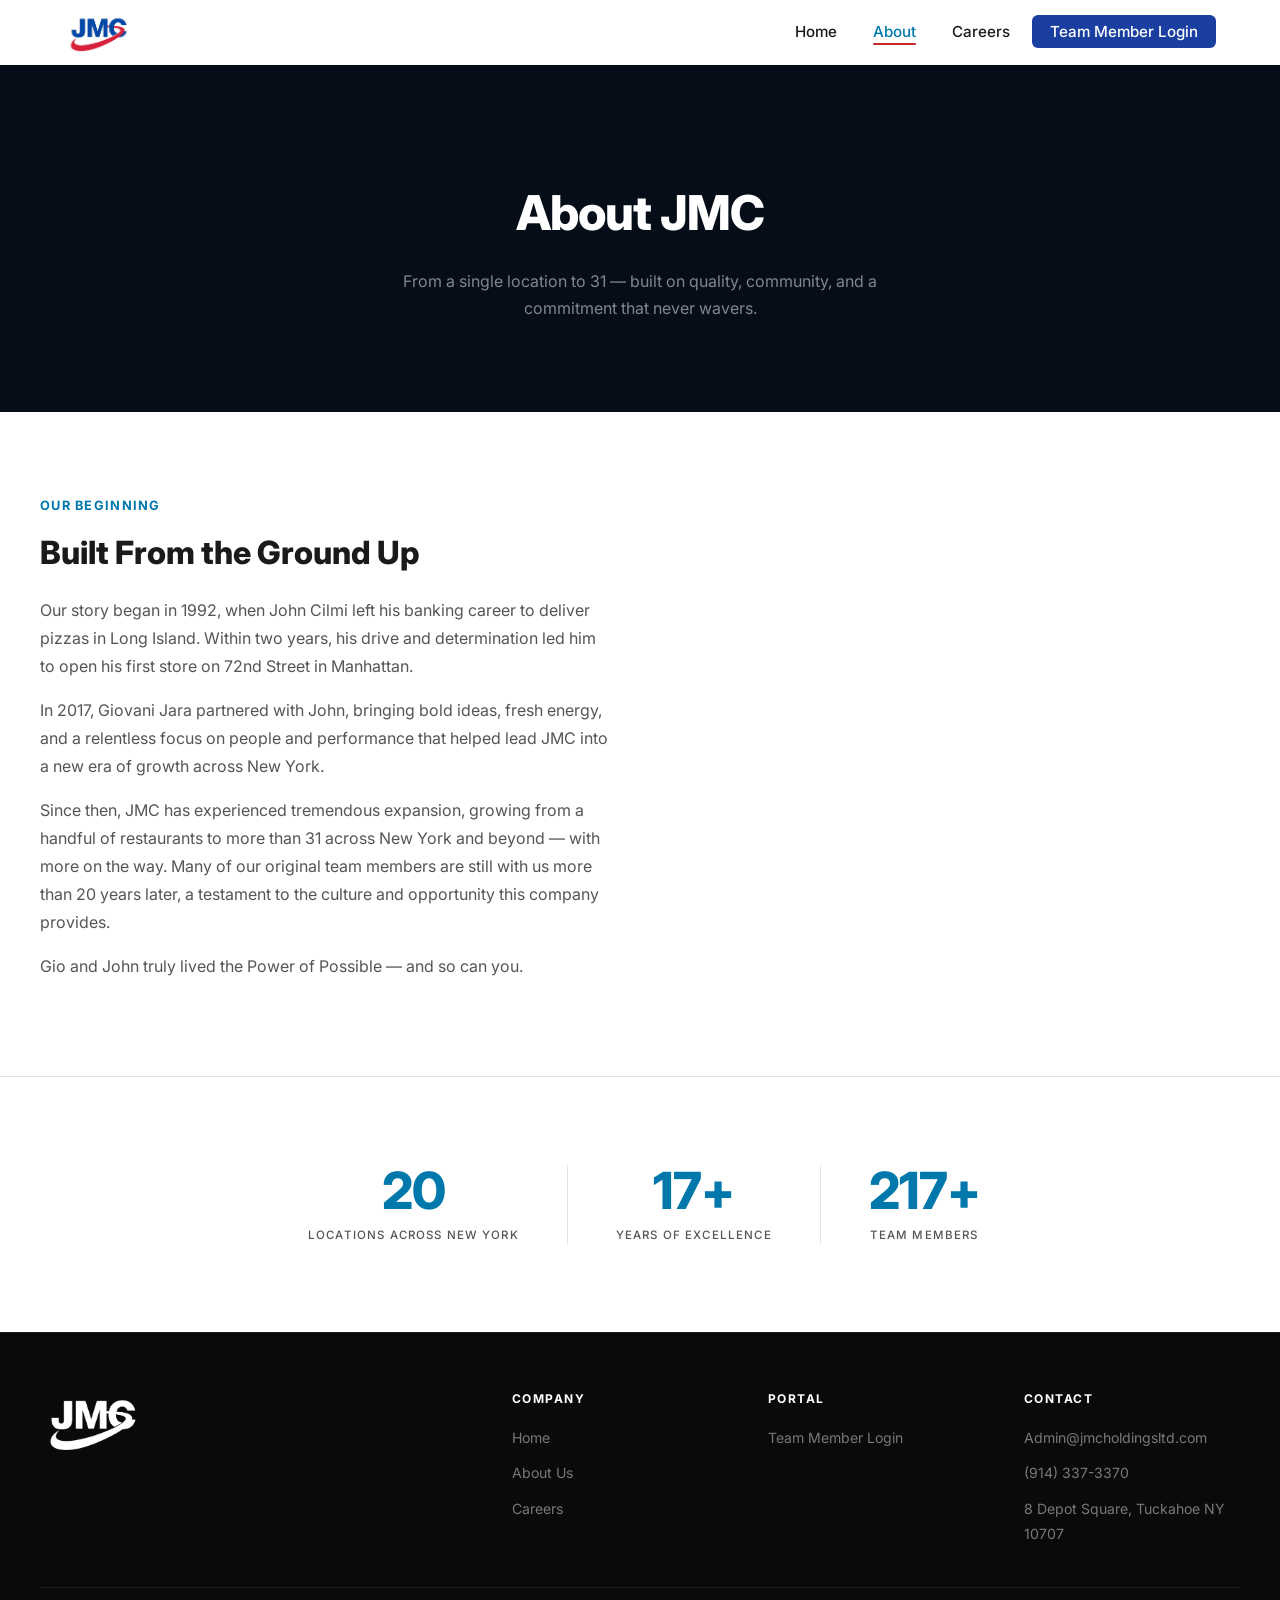
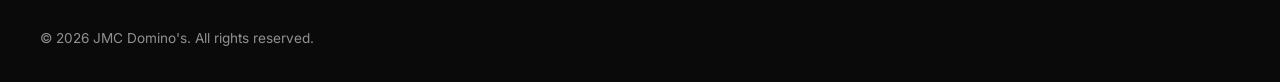
==== commit f817eeae: "Redesign mobile dashboard and add global dark mode system - 2-row mobile header: logo+toggle on row " ====
--- a/about.html
+++ b/about.html
@@ -3,7 +3,8 @@
 <head>
   <meta charset="UTF-8">
   <meta name="viewport" content="width=device-width, initial-scale=1.0">
-  <title>About — JMC</title>
+  <title>JMC Domino's</title>
+  <link rel="icon" type="image/png" href="logo.png">
   <link rel="preconnect" href="https://fonts.googleapis.com">
   <link rel="preconnect" href="https://fonts.gstatic.com" crossorigin>
   <link href="https://fonts.googleapis.com/css2?family=Inter:wght@300;400;500;600;700;800;900&display=swap" rel="stylesheet">
